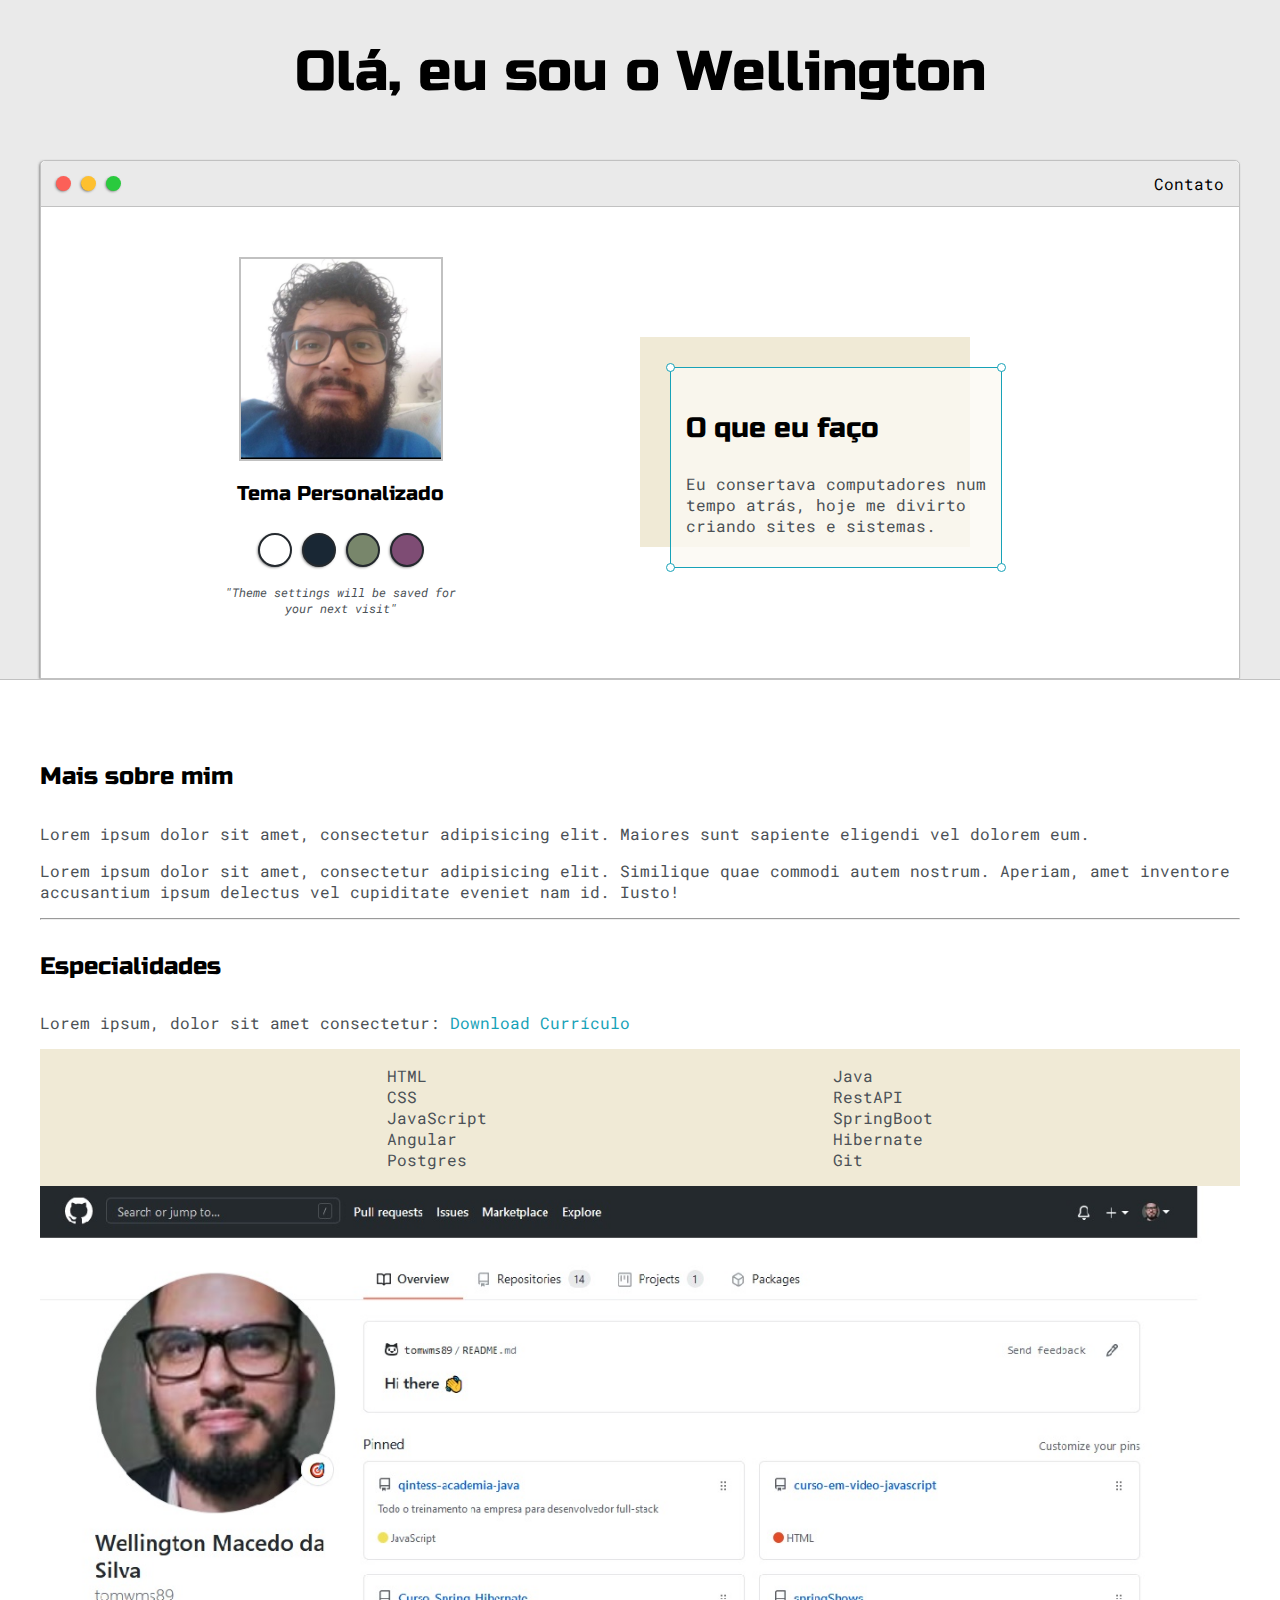
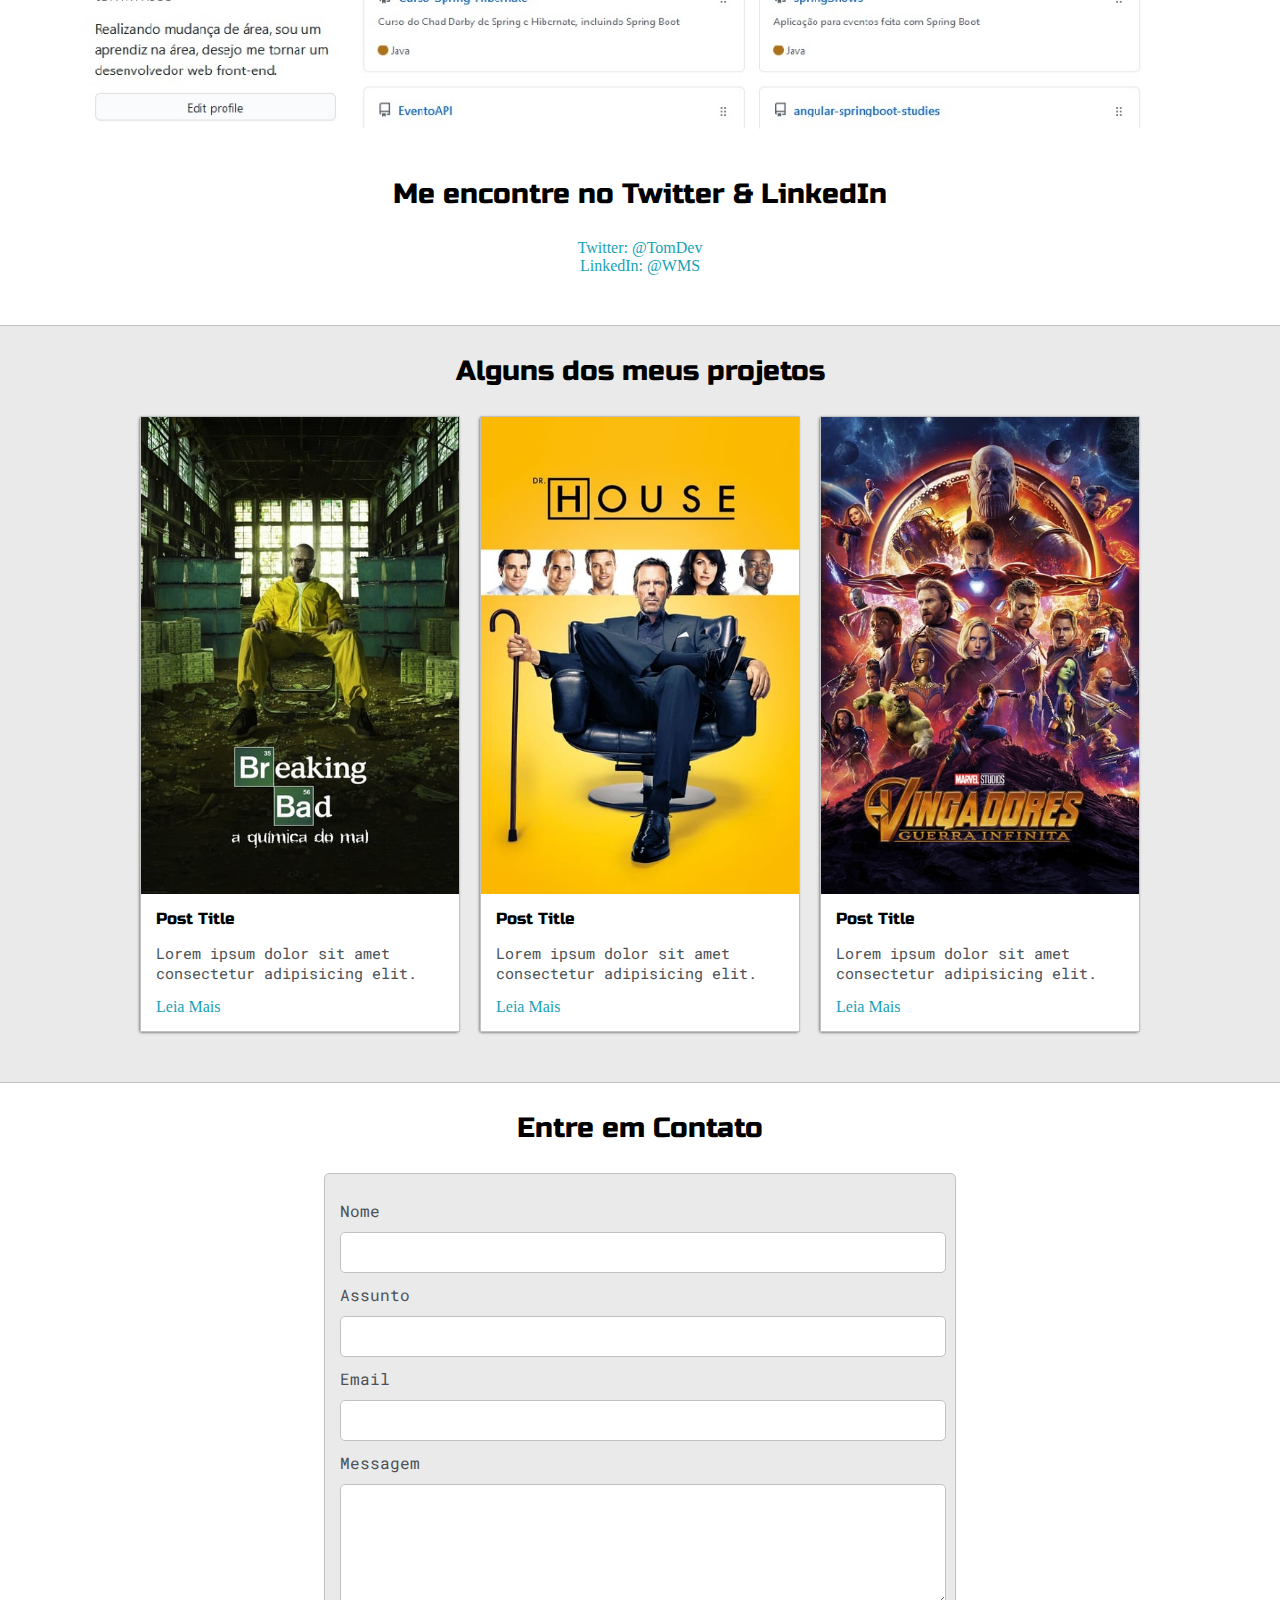
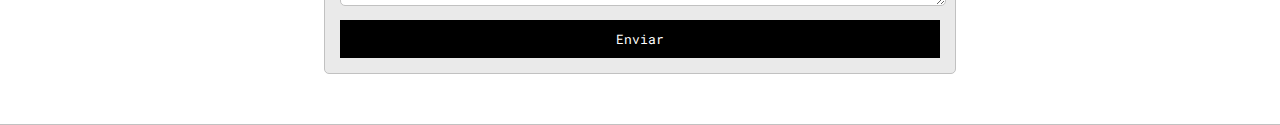
==== index.html @ 6b627944 "first commit" ====
<!DOCTYPE html>
<html lang="pt-br">
<head>
    <meta charset="UTF-8">
    <meta name="viewport" content="width=device-width, initial-scale=1.0">
    <link href="https://fonts.googleapis.com/css2?family=Russo+One&display=swap" rel="stylesheet">
    <link href="https://fonts.googleapis.com/css2?family=Roboto+Mono:wght@500&display=swap" rel="stylesheet">
    <link rel="stylesheet" type="text/css" href="./css/estilos.css">
    <link id="theme-style" rel="stylesheet" type="text/css" href="">
    <link rel="stylesheet" type="text/css" href="./css/responsivo.css">
    <title>Wellington Macedo da Silva</title>
</head>
<body>
    <section class="s1">
        <div class="main-container">
            <div class="greeting-wrapper">
                <h1>Olá, eu sou o Wellington</h1>
            </div>

            <div class="intro-wrapper">
                <div class="nav-wrapper">
                    <div class="dots-wrapper">
                        <div id="dot-1" class="browser-dot"></div>
                        <div id="dot-2" class="browser-dot"></div>
                        <div id="dot-3" class="browser-dot"></div>
                    </div>
                    <ul id="navigation">
                        <li>
                            <a href="#">Contato</a>
                        </li>
                    </ul>
                </div>

                <div class="left-column">
                    <img id="profile_pic" src="./img/imagem-perfil.png">
                    <h5 style="text-align: center;line-height: 0;">Tema Personalizado</h5>

                    <div id="theme-options-wrapper">
                        <div data-mode="light" id="light-mode" class="theme-dot"></div>
                        <div data-mode="blue" id="blue-mode" class="theme-dot"></div>
                        <div data-mode="green" id="green-mode" class="theme-dot"></div>
                        <div data-mode="purple" id="purple-mode" class="theme-dot"></div>
                    </div>

                    <p id="settings-note">"Theme settings will be saved for<br>your next visit"</p>
                </div>

                <div class="right-column">
                    <div id="preview-shadow">
                        <div id="preview">
                            <div id="corner-tl" class="corner"></div>
                            <div id="corner-tr" class="corner"></div>
                            <div id="corner-br" class="corner"></div>
                            <div id="corner-bl" class="corner"></div>
                            <h3>O que eu faço</h3>
                            <p>Eu consertava computadores num tempo atrás, hoje me divirto criando sites e sistemas.</p>
                        </div>
                    </div>
                </div>
            </div>
        </div>
    </section>

    <section class="s2">
        <div class="main-container">

            <div class="about-wrapper">
                <div class="about-me">
                    <h4>Mais sobre mim</h4>
                    <p>Lorem ipsum dolor sit amet, consectetur adipisicing elit. Maiores sunt sapiente eligendi vel dolorem eum.</p>

                    <p>Lorem ipsum dolor sit amet, consectetur adipisicing elit. Similique quae commodi autem nostrum. Aperiam, amet inventore accusantium ipsum delectus vel cupiditate eveniet nam id. Iusto!</p>

                    <hr>

                <h4>Especialidades</h4>

                <p>Lorem ipsum, dolor sit amet consectetur: <a target="_blank" href="CV - Wellington_Macedo_Da_Silva.pdf">Download Currículo</a></p>

                <div id="skills">
                    <ul>
                        <li>HTML</li>
                        <li>CSS</li>
                        <li>JavaScript</li>
                        <li>Angular</li>
                        <li>Postgres</li>
                    </ul>
                    
                    <ul>
                        <li>Java</li>
                        <li>RestAPI</li>
                        <li>SpringBoot</li>
                        <li>Hibernate</li>
                        <li>Git</li>
                    </ul>

                </div>

                <div class="social-links">
                    <img id="social_img" src="./img/follow.jpg">
                    <h3>Me encontre no Twitter & LinkedIn</h3>
                    <a target="_blank" href="#">Twitter: @TomDev</a>
                    <a target="_blank" href="#">LinkedIn: @WMS</a>
                </div>
                </div>

                
            </div>
        </div>
    </section>

    <section class="s1">
        <div class="main-container">
            <h3 style="text-align: center;">Alguns dos meus projetos</h3>
            
            <div class="post-wrapper">
                
                <div>
                    <div class="post">
                        <img class="thumbnail" src="./img/mini6.jpg">
                        <div class="post-preview">
                            <h6 class="post-title">Post Title</h6>
                            <p class="post-intro">Lorem ipsum dolor sit amet consectetur adipisicing elit.</p>
                            <a href="post.html">Leia Mais</a>
                        </div>
                    </div>
                </div>

                <div>
                    <div class="post">
                        <img class="thumbnail" src="./img/mini7.jpg">
                        <div class="post-preview">
                            <h6 class="post-title">Post Title</h6>
                            <p class="post-intro">Lorem ipsum dolor sit amet consectetur adipisicing elit.</p>
                            <a href="#">Leia Mais</a>
                        </div>
                    </div>
                </div>

                <div>
                    <div class="post">
                        <img class="thumbnail" src="./img/mini10.jpg">
                        <div class="post-preview">
                            <h6 class="post-title">Post Title</h6>
                            <p class="post-intro">Lorem ipsum dolor sit amet consectetur adipisicing elit.</p>
                            <a href="#">Leia Mais</a>
                        </div>
                    </div>
                </div>
                
            </div>
        </div>
    </section>

    <section class="s2">
        <div class="main-container">
            <h3 style="text-align: center;">Entre em Contato</h3>

            <form id="contact-form">
                <label>Nome</label>
                <input class="input-field" type="text" name="nome">

                <label>Assunto</label>
                <input class="input-field" type="text" name="assunto">

                <label>Email</label>
                <input class="input-field" type="email" name="email">

                <label>Messagem</label>
                <textarea class="input-field" type="text" name="mensagem"></textarea>

                <input id="submit-btn" type="submit" value="Enviar">
            </form>
        </div>
    </section>

    <script type="text/javascript" src="./js/main.js"></script>

</body>
</html>
---- css/estilos.css ----
:root{
    --mainColor:#eaeaea;
    --secondaryColor:#fff;

    --borderColor:#c1c1c1;

    --mainText:black;
    --secondaryText:#4b5156;

    --themeDotBorder: #24292e;

    --previewBG: rgb(251, 249, 243, 0.8);
    --previewShadow: #f0ead6;

    --buttonColor: black;

}

html, body{
    padding: 0;
    margin: 0;
}

body *{
    transition: 0.3s;
}

h1, h2, h3, h4, h5, h6, strong{
    color: var(--mainText);
    font-family: 'Russo One', sans-serif;
    font-weight:500;
}

p, li, span, label, input, textarea{
    color: var(--secondaryText);
    font-family: 'Roboto Mono', monospace;
}

a{
    text-decoration:none;
    color: #17a2b8;
}

ul {
    list-style: none;
}

h1 {font-size: 56px;}
h2 {font-size: 36px;}
h3 {font-size: 28px;}
h4 {font-size: 24px;}
h5 {font-size: 20px;}
h6 {font-size: 16px;}

.s1{
    background-color: var(--mainColor);
    border-bottom: 1px solid var(--borderColor);
    overflow: auto;
}

.s2{
    background-color: var(--secondaryColor);
    border-bottom: 1px solid var(--borderColor); 
    overflow: auto;
}

.main-container{
    width: 1200px;
    margin: 0 auto;
}

.greeting-wrapper{
    display:grid;
    text-align: center;
    min-height: 10em;
}

.intro-wrapper{
    background-color: var(--secondaryColor);
    border: 1px solid var(--borderColor);
    border-radius: 5px 5px 0 0;

    box-shadow: -1px 1px 3px -1px rgba(0,0,0,0.75);

    display: grid;
    grid-template-columns: 1fr 1fr;
    grid-template-areas:
        'nav-wrapper nav-wrapper'
        'left-column right-column';
}

.nav-wrapper{
    border-radius: 5px 5px 0 0;
    grid-area: nav-wrapper;
    border-bottom: 1px solid var(--borderColor);
    display: flex;
    justify-content: space-between;
    align-items: center;
    background-color: var(--mainColor);
}

#navigation{
    margin: 0;
    padding: 10px;
}

#navigation a{
    color: var(--mainText);
}

#navigation li{
    display: inline-block;
    margin-right: 5px;
    margin-left: 5px;
}

.dots-wrapper{
    display: flex;
    padding: 10px;
}

#dot-1{
    background-color: #fc6058;
}

#dot-2{
    background-color: #fec02f;
}

#dot-3{
    background-color: #2aca3e;
}

.browser-dot{
    background-color: black;
    height: 15px;
    width: 15px;
    border-radius: 50%;
    margin: 5px;
    box-shadow: -1px 1px 3px -1px rgba(0,0,0,0.75);
}

.left-column{
    grid-area: left-column;
    padding-top: 50px;
    padding-bottom: 50px;
}

#profile_pic{
    display: block;
    margin: 0 auto;
    height: 200px;
    width: 200px;
    object-fit: cover;
    border: 2px solid var(--borderColor);
}

#theme-options-wrapper{
    display: flex;
    justify-content: center;
}

.theme-dot{
    height: 30px;
    width: 30px;
    background-color: black;
    margin: 5px;
    border: 2px solid var(--themeDotBorder);
    border-radius: 50%;
    box-shadow: -1px 1px 3px -1px rgba(0,0,0,0.75);
    cursor: pointer;
}

.theme-dot:hover{
    border-width: 5px;
}

#light-mode{
    background-color: #fff;
}

#blue-mode{
    background-color: #192734;
}

#green-mode{
    background-color: #78866b;
}

#purple-mode{
    background-color: #7e4c74;
}

#settings-note{
    font-size: 12px;
    font-style: italic;
    text-align: center;
}

.right-column{
    grid-area: right-column;
    display: grid;
    align-content: center;
    padding-top: 50px;
    padding-bottom: 50px;
}

#preview-shadow{
    background-color: var(--previewShadow);
    width: 300px;
    height: 180px;
    padding-left: 30px;
    padding-top: 30px;
}

#preview{
    width: 300px;
    border: 1.5px solid #17a2b8;
    background-color: var(--previewBG);
    padding: 15px;
    position: relative;
}

.corner{
    width: 7px;
    height: 7px;
    border-radius: 50%;
    border: 1.5px solid #17a2b8;
    background-color: #fff;
    position: absolute;
}

#corner-tl{
    top: -5px;
    left: -5px;
}

#corner-tr{
    top: -5px;
    right: -5px;
}

#corner-br{
    bottom: -5px;
    right: -5px;
}

#corner-bl{
    bottom: -5px;
    left: -5px;
}

.about-wrapper{
    display: grid;
    grid-template-columns: repeat(auto-fit, minmax(320px, 1fr));
    padding-bottom: 50px;
    padding-top: 50px;
    gap: 100px;
}

#skills{
    display: flex;
    justify-content: space-evenly;
    background-color: var(--previewShadow);
}

.social-links{
    display: grid;
    align-content: center;
    text-align: center;
}

#social_img{
    width: 100%;
}

.post-wrapper{
    display: grid;
    grid-template-columns: repeat(auto-fit, 320px);
    gap: 20px;
    justify-content: center;
    padding-bottom: 50px;
}

.post{
    border: 1px solid var(--borderColor);
    box-shadow: -1px 1px 3px -1px rgba(0,0,0,0.75);
}

.thumbnail{
    display: block;
    width: 100%;
    height: 100%;
    object-fit: cover;
}

.post-preview{
    background-color: #fff;
    padding: 15px;
}

.post-title{
    color: black;
    margin: 0;
}

.post-intro{
    color: #4b5156;
    font-size: 15px;
}

#contact-form{
    display: block;
    max-width: 600px;
    margin: 0 auto;
    border: 1px solid var(--borderColor);
    padding: 15px;
    border-radius: 5px;
    background-color: var(--mainColor);
    margin-bottom: 50px;
}

#contact-form label{
    line-height: 2.7em;
}

#contact-form textarea{
    min-height: 100px;
    font-size: 14px;
}

.input-field{
    width: 100%;
    padding-top: 10px;
    padding-bottom: 10px;
    background-color: var(--secondaryColor);
    border-radius: 5px;
    border: 1px solid var(--borderColor);
    font-size: 14px;
}

#submit-btn{
    margin-top: 10px;
    width: 100%;
    padding-top: 10px;
    padding-bottom: 10px;
    color: #fff;
    background-color: var(--buttonColor);
    border: none;
}
---- css/responsivo.css ----
@media (max-width:1200px){
    .main-container{
        width:95%;
    }
}

@media (max-width:800px){
    .intro-wrapper{
        grid-template-columns: 1fr;
        grid-template-areas:
            'nav-wrapper'
            'left-column' 
            'right-column'
        ;
    }

    .right-column{
        justify-content: center;
    }
}
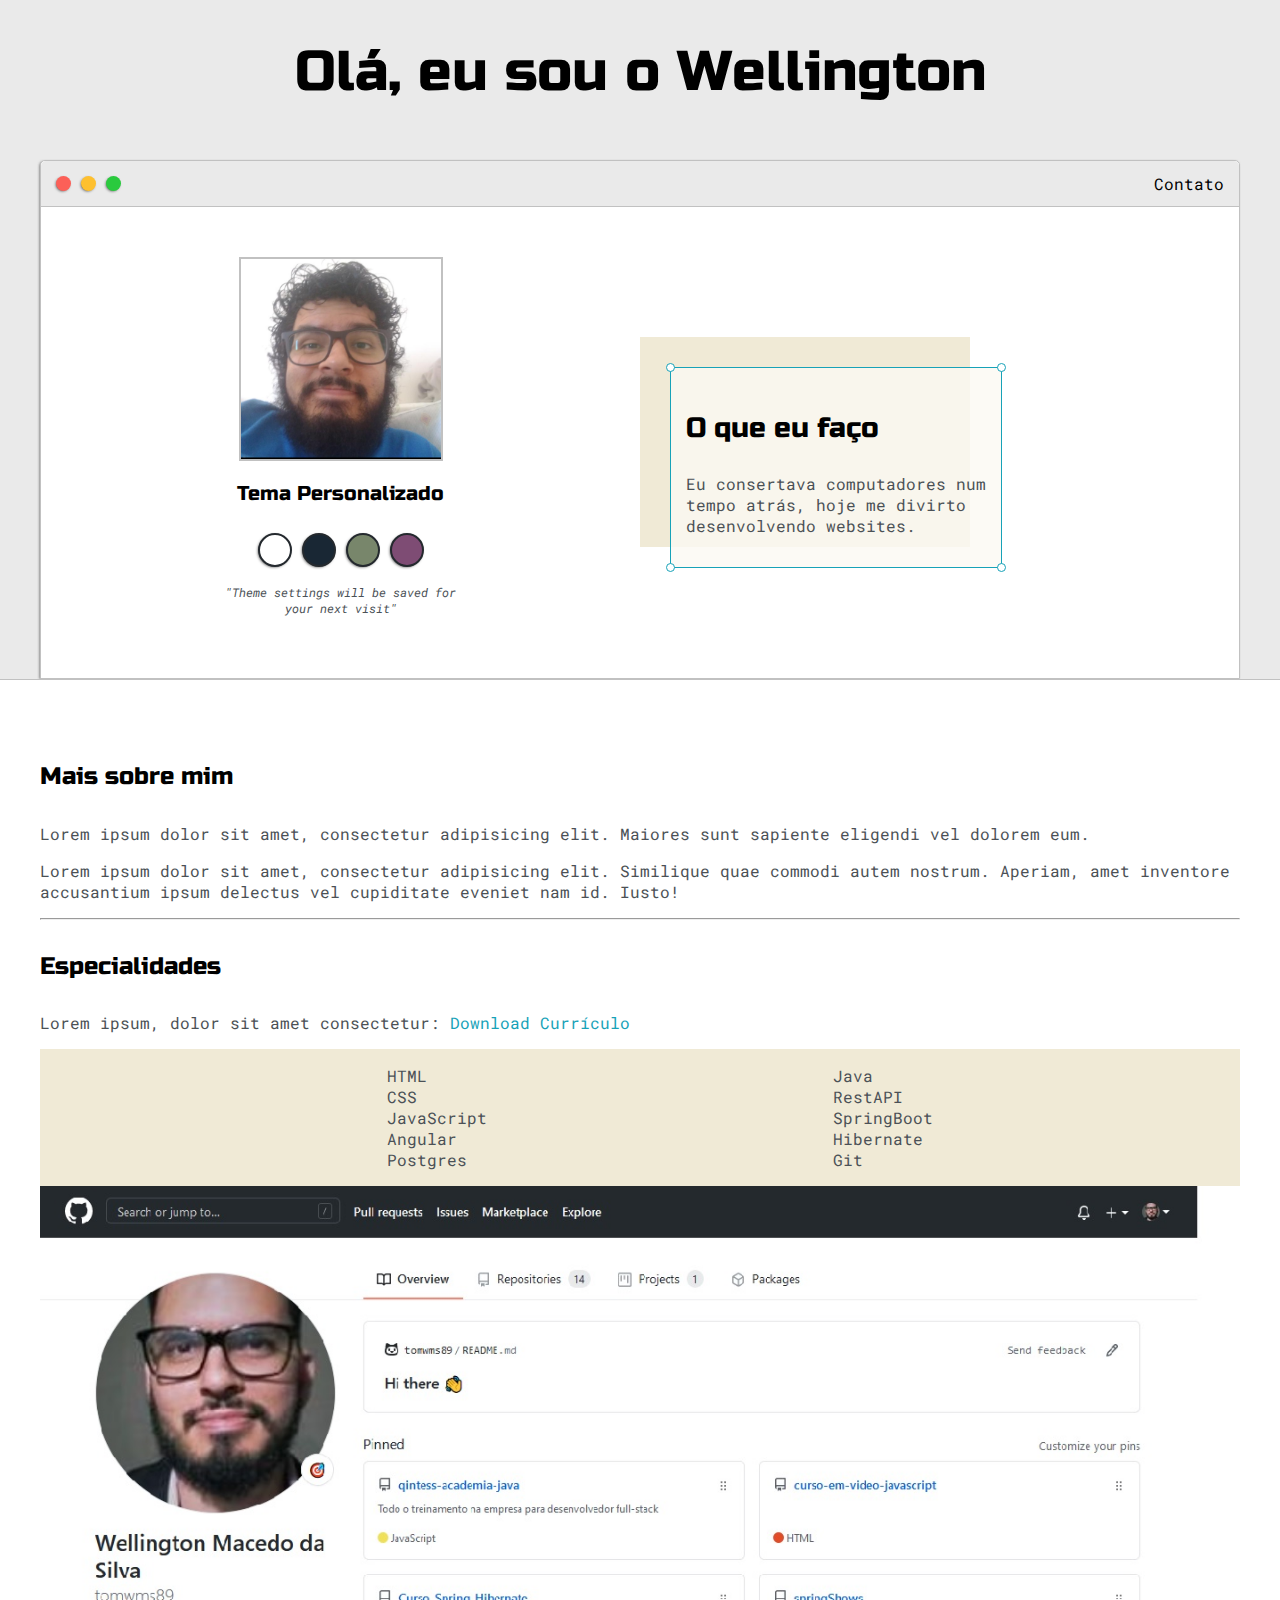
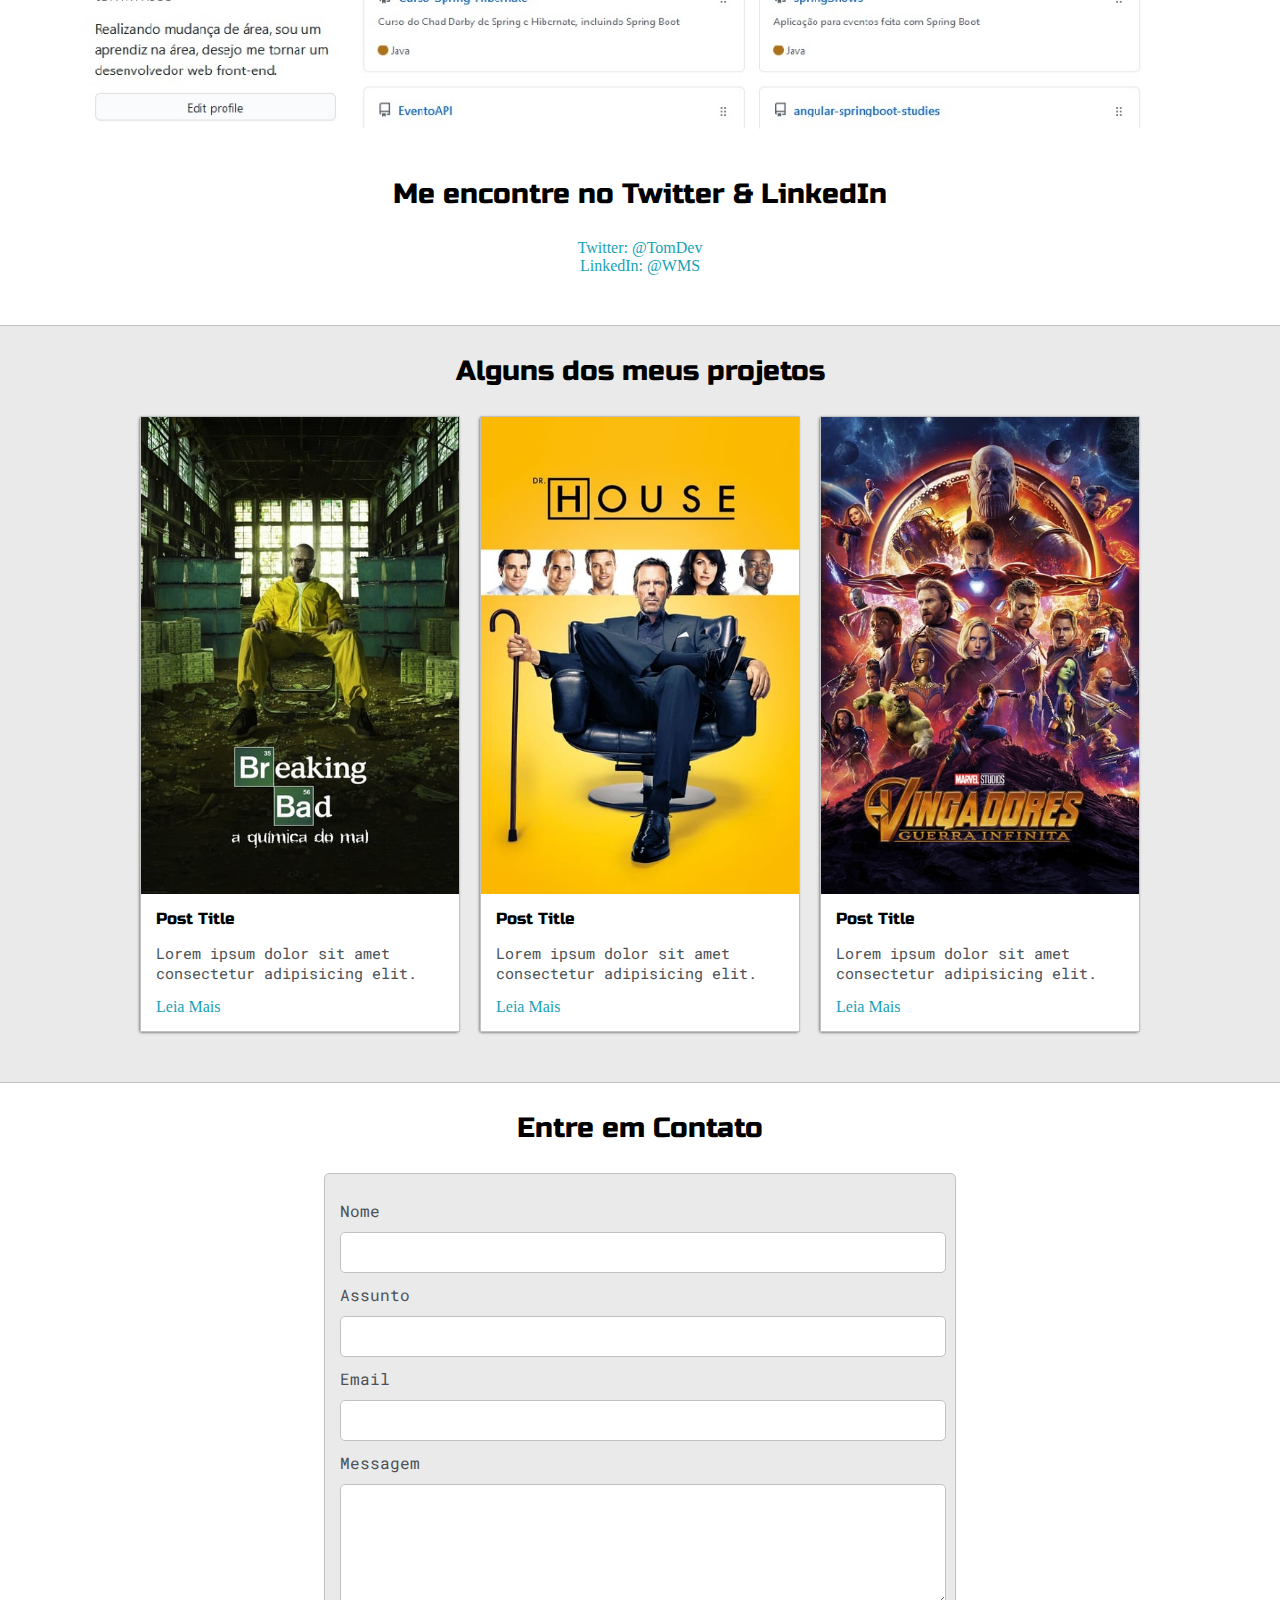
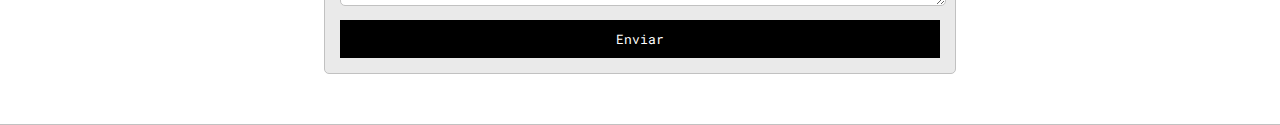
==== commit fb3d42d8: "update texto" ====
--- a/index.html
+++ b/index.html
@@ -53,7 +53,7 @@
                             <div id="corner-br" class="corner"></div>
                             <div id="corner-bl" class="corner"></div>
                             <h3>O que eu faço</h3>
-                            <p>Eu consertava computadores num tempo atrás, hoje me divirto criando sites e sistemas.</p>
+                            <p>Eu consertava computadores num tempo atrás, hoje me divirto desenvolvendo websites.</p>
                         </div>
                     </div>
                 </div>
